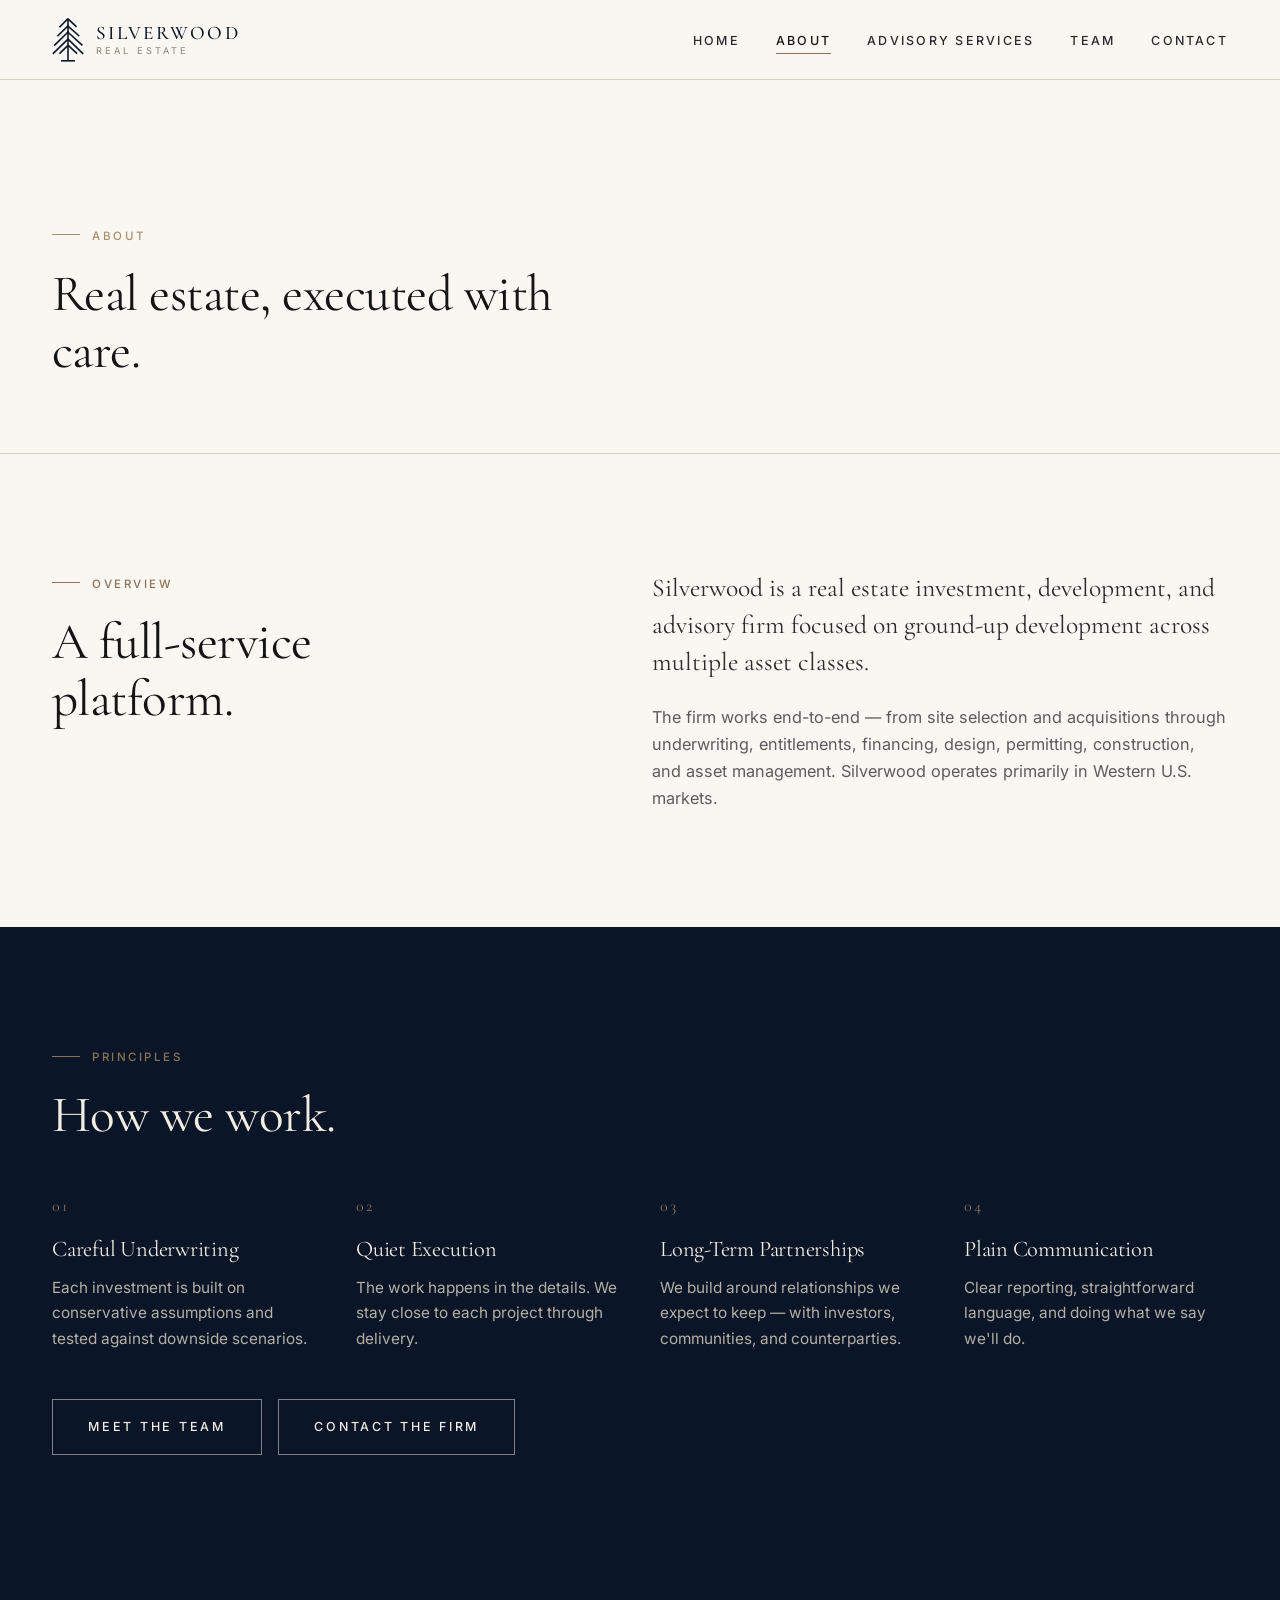
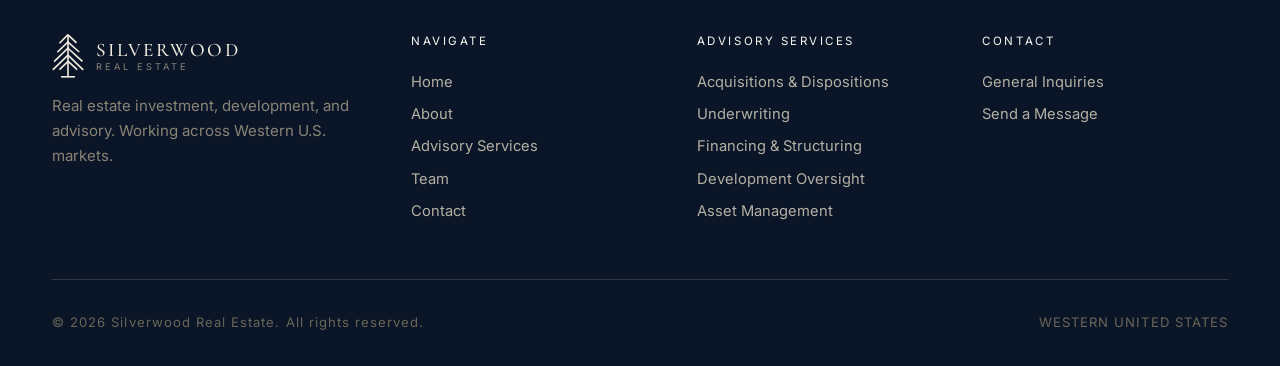
==== about.html @ 10f33762 "Copy of website" ====
<!DOCTYPE html>
<html lang="en">
<head>
  <meta charset="UTF-8" />
  <meta name="viewport" content="width=device-width, initial-scale=1.0" />
  <title>About — Silverwood Real Estate</title>
  <meta name="description" content="Silverwood Real Estate is a full-service investment, development, and advisory firm working across Western U.S. markets." />
  <link rel="preconnect" href="https://fonts.googleapis.com" />
  <link rel="preconnect" href="https://fonts.gstatic.com" crossorigin />
  <link href="https://fonts.googleapis.com/css2?family=Cormorant+Garamond:wght@400;500;600&family=Inter:wght@400;500;600&display=swap" rel="stylesheet" />
  <link rel="icon" type="image/svg+xml" href="favicon.svg" />
  <link rel="stylesheet" href="styles.css" />
</head>
<body>
  <header class="site-header">
    <div class="nav-inner">
      <a class="brand" href="index.html" aria-label="Silverwood Real Estate — home">
        <span class="brand-mark" aria-hidden="true">
          <svg viewBox="0 0 120 164" xmlns="http://www.w3.org/2000/svg" fill="none" stroke="currentColor" stroke-width="6" stroke-linecap="butt" stroke-linejoin="miter">
            <line x1="60" y1="2" x2="60" y2="159"/>
            <line x1="60" y1="2" x2="28" y2="34"/>
            <line x1="60" y1="3" x2="92" y2="33"/>
            <line x1="62" y1="27" x2="20" y2="68"/>
            <line x1="60" y1="30" x2="102" y2="67"/>
            <line x1="62" y1="50" x2="8" y2="103"/>
            <line x1="60" y1="53" x2="114" y2="102"/>
            <line x1="60" y1="79" x2="3" y2="134"/>
            <line x1="60" y1="79" x2="117" y2="134"/>
            <line x1="60" y1="102" x2="28" y2="133"/>
            <line x1="60" y1="101" x2="94" y2="133"/>
            <line x1="34" y1="160" x2="86" y2="160"/>
          </svg>
        </span>
        <span class="brand-text">
          <span class="brand-name">SILVERWOOD</span>
          <span class="brand-sub">Real Estate</span>
        </span>
      </a>
      <button class="nav-toggle" aria-label="Menu"><span></span><span></span><span></span></button>
      <ul class="nav-links">
        <li><a href="index.html">Home</a></li>
        <li><a href="about.html" class="active">About</a></li>
        <li><a href="services.html">Advisory Services</a></li>
        <li><a href="team.html">Team</a></li>
        <li><a href="contact.html">Contact</a></li>
      </ul>
    </div>
  </header>

  <section class="hero hero-small">
    <div class="container">
      <span class="eyebrow">About</span>
      <h1>Real estate, executed with care.</h1>
    </div>
  </section>

  <section>
    <div class="container split reveal">
      <div class="split-heading">
        <span class="eyebrow">Overview</span>
        <h2>A full-service platform.</h2>
      </div>
      <div>
        <p class="lead" style="margin-bottom:1.5rem;">
          Silverwood is a real estate investment, development, and advisory firm focused on ground-up development across multiple asset classes.
        </p>
        <p>
          The firm works end-to-end — from site selection and acquisitions through underwriting, entitlements, financing, design, permitting, construction, and asset management. Silverwood operates primarily in Western U.S. markets.
        </p>
      </div>
    </div>
  </section>

  <section class="dark-section">
    <div class="container reveal">
      <div style="max-width:720px; margin-bottom:2rem;">
        <span class="eyebrow">Principles</span>
        <h2>How we work.</h2>
      </div>
      <div class="principles">
        <div class="principle">
          <span class="num">01</span>
          <h3>Careful Underwriting</h3>
          <p>Each investment is built on conservative assumptions and tested against downside scenarios.</p>
        </div>
        <div class="principle">
          <span class="num">02</span>
          <h3>Quiet Execution</h3>
          <p>The work happens in the details. We stay close to each project through delivery.</p>
        </div>
        <div class="principle">
          <span class="num">03</span>
          <h3>Long-Term Partnerships</h3>
          <p>We build around relationships we expect to keep — with investors, communities, and counterparties.</p>
        </div>
        <div class="principle">
          <span class="num">04</span>
          <h3>Plain Communication</h3>
          <p>Clear reporting, straightforward language, and doing what we say we'll do.</p>
        </div>
      </div>
      <div class="btn-row" style="margin-top:3rem;">
        <a class="btn btn-light" href="team.html">Meet the Team</a>
        <a class="btn btn-light" href="contact.html">Contact the Firm</a>
      </div>
    </div>
  </section>

  <footer class="site-footer">
    <div class="container">
      <div class="footer-grid">
        <div class="footer-brand">
          <a class="brand" href="index.html" aria-label="Silverwood Real Estate — home">
            <span class="brand-mark" aria-hidden="true">
              <svg viewBox="0 0 120 164" xmlns="http://www.w3.org/2000/svg" fill="none" stroke="currentColor" stroke-width="6" stroke-linecap="butt" stroke-linejoin="miter">
            <line x1="60" y1="2" x2="60" y2="159"/>
            <line x1="60" y1="2" x2="28" y2="34"/>
            <line x1="60" y1="3" x2="92" y2="33"/>
            <line x1="62" y1="27" x2="20" y2="68"/>
            <line x1="60" y1="30" x2="102" y2="67"/>
            <line x1="62" y1="50" x2="8" y2="103"/>
            <line x1="60" y1="53" x2="114" y2="102"/>
            <line x1="60" y1="79" x2="3" y2="134"/>
            <line x1="60" y1="79" x2="117" y2="134"/>
            <line x1="60" y1="102" x2="28" y2="133"/>
            <line x1="60" y1="101" x2="94" y2="133"/>
            <line x1="34" y1="160" x2="86" y2="160"/>
          </svg>
            </span>
            <span class="brand-text">
              <span class="brand-name">SILVERWOOD</span>
              <span class="brand-sub">Real Estate</span>
            </span>
          </a>
          <p>Real estate investment, development, and advisory. Working across Western U.S. markets.</p>
        </div>
        <div>
          <h4>Navigate</h4>
          <ul>
            <li><a href="index.html">Home</a></li>
            <li><a href="about.html">About</a></li>
            <li><a href="services.html">Advisory Services</a></li>
            <li><a href="team.html">Team</a></li>
            <li><a href="contact.html">Contact</a></li>
          </ul>
        </div>
        <div>
          <h4>Advisory Services</h4>
          <ul>
            <li><a href="services.html#acquisitions">Acquisitions &amp; Dispositions</a></li>
            <li><a href="services.html#underwriting">Underwriting</a></li>
            <li><a href="services.html#financing">Financing &amp; Structuring</a></li>
            <li><a href="services.html#development">Development Oversight</a></li>
            <li><a href="services.html#asset">Asset Management</a></li>
          </ul>
        </div>
        <div>
          <h4>Contact</h4>
          <ul>
            <li><a href="contact.html">General Inquiries</a></li>
            <li><a href="contact.html#send-message">Send a Message</a></li>
          </ul>
        </div>
      </div>
      <div class="footer-bottom">
        <div>© <span id="year">2026</span> Silverwood Real Estate. All rights reserved.</div>
        <div>WESTERN UNITED STATES</div>
      </div>
    </div>
  </footer>

  <script>document.getElementById('year').textContent = new Date().getFullYear();</script>
  <script src="script.js"></script>
</body>
</html>
---- styles.css ----
/* =========================================================
   Silverwood Real Estate — Shared Styles
   Institutional design system
   ========================================================= */

:root {
  --ink: #141414;
  --ink-soft: #2a2a2a;
  --navy: #0a1628;
  --navy-80: rgba(10, 22, 40, 0.8);
  --navy-40: rgba(10, 22, 40, 0.4);
  --ivory: #faf7f2;
  --ivory-warm: #f3ede1;
  --muted: #5c5c5c;
  --muted-soft: #8a8376;
  --rule: #d8d2c6;
  --rule-dark: rgba(255, 255, 255, 0.14);
  --bronze: #8b7355;
  --bronze-soft: #a88f6e;

  --font-serif: "Cormorant Garamond", "Times New Roman", Georgia, serif;
  --font-sans: "Inter", -apple-system, BlinkMacSystemFont, "Segoe UI", Roboto, sans-serif;

  --container: 1240px;
  --container-narrow: 960px;
}

* { box-sizing: border-box; margin: 0; padding: 0; }

html { scroll-behavior: smooth; -webkit-text-size-adjust: 100%; }

body {
  font-family: var(--font-sans);
  font-size: 16px;
  line-height: 1.65;
  color: var(--ink);
  background: var(--ivory);
  -webkit-font-smoothing: antialiased;
  -moz-osx-font-smoothing: grayscale;
}

img { max-width: 100%; display: block; }

a { color: inherit; text-decoration: none; transition: color .2s ease, opacity .2s ease; }
a:hover { color: var(--bronze); }

/* Typography ------------------------------------------------ */

h1, h2, h3, h4 {
  font-family: var(--font-serif);
  font-weight: 400;
  color: var(--ink);
  letter-spacing: -0.01em;
  line-height: 1.12;
}

h1 { font-size: clamp(2.5rem, 5.5vw, 4.75rem); }
h2 { font-size: clamp(2rem, 4vw, 3.25rem); }
h3 { font-size: clamp(1.35rem, 2vw, 1.75rem); line-height: 1.25; }
h4 { font-size: 1.05rem; line-height: 1.35; }

p { color: var(--muted); font-size: 1.02rem; }
p.lead {
  font-family: var(--font-serif);
  font-size: clamp(1.25rem, 2vw, 1.6rem);
  line-height: 1.45;
  color: var(--ink-soft);
  font-weight: 400;
}

.eyebrow {
  display: inline-block;
  font-family: var(--font-sans);
  font-size: 0.72rem;
  font-weight: 500;
  letter-spacing: 0.22em;
  text-transform: uppercase;
  color: var(--bronze);
  margin-bottom: 1.25rem;
}
.eyebrow::before {
  content: "";
  display: inline-block;
  width: 28px;
  height: 1px;
  background: var(--bronze);
  vertical-align: middle;
  margin-right: 0.75rem;
  transform: translateY(-2px);
}

.label {
  font-size: 0.72rem;
  font-weight: 500;
  letter-spacing: 0.22em;
  text-transform: uppercase;
  color: var(--muted-soft);
}

/* Layout ---------------------------------------------------- */

.container {
  max-width: var(--container);
  margin: 0 auto;
  padding: 0 2rem;
}
.container-narrow {
  max-width: var(--container-narrow);
  margin: 0 auto;
  padding: 0 2rem;
}

section { padding: clamp(4rem, 9vw, 8rem) 0; }
section.tight { padding: clamp(3rem, 6vw, 5rem) 0; }

.dark-section {
  background: var(--navy);
  color: #e8e4da;
}
.dark-section h1, .dark-section h2, .dark-section h3, .dark-section h4 { color: #f3ede1; }
.dark-section p { color: #b5b0a3; }
.dark-section .label { color: #8a8376; }

.rule {
  height: 1px;
  background: var(--rule);
  border: 0;
  margin: 0;
}
.dark-section .rule { background: var(--rule-dark); }

/* Navigation ------------------------------------------------ */

.site-header {
  position: sticky;
  top: 0;
  z-index: 50;
  background: rgba(250, 247, 242, 0.92);
  backdrop-filter: saturate(140%) blur(10px);
  -webkit-backdrop-filter: saturate(140%) blur(10px);
  border-bottom: 1px solid var(--rule);
}
.site-header .nav-inner {
  max-width: var(--container);
  margin: 0 auto;
  padding: 1.1rem 2rem;
  display: flex;
  align-items: center;
  justify-content: space-between;
  gap: 2rem;
}

.brand {
  color: var(--navy);
  display: flex;
  align-items: center;
  gap: 0.75rem;
  line-height: 1;
}
.brand .brand-mark {
  width: 32px;
  height: 44px;
  color: var(--navy);
  flex: 0 0 auto;
}
.brand .brand-mark svg { width: 100%; height: 100%; display: block; }
.brand .brand-text {
  display: flex;
  flex-direction: column;
  gap: 2px;
}
.brand .brand-name {
  font-family: var(--font-serif);
  font-size: 1.2rem;
  letter-spacing: 0.12em;
  font-weight: 500;
  color: var(--navy);
  line-height: 1;
}
.brand .brand-sub {
  font-family: var(--font-sans);
  font-size: 0.58rem;
  letter-spacing: 0.32em;
  text-transform: uppercase;
  color: var(--muted-soft);
  line-height: 1;
}
.site-footer .brand .brand-mark { color: #f3ede1; }
.site-footer .brand .brand-name { color: #f3ede1; }
.site-footer .brand .brand-sub { color: #8a8376; }

.nav-links {
  list-style: none;
  display: flex;
  gap: 2.25rem;
  align-items: center;
}
.nav-links a {
  font-size: 0.78rem;
  font-weight: 500;
  letter-spacing: 0.18em;
  text-transform: uppercase;
  color: var(--ink-soft);
  position: relative;
  padding-bottom: 2px;
}
.nav-links a::after {
  content: "";
  position: absolute;
  left: 0;
  bottom: -4px;
  width: 0;
  height: 1px;
  background: var(--bronze);
  transition: width .25s ease;
}
.nav-links a:hover::after,
.nav-links a.active::after { width: 100%; }
.nav-links a.active { color: var(--ink); }

.nav-toggle {
  display: none;
  background: none;
  border: 0;
  width: 32px;
  height: 32px;
  position: relative;
  cursor: pointer;
}
.nav-toggle span {
  position: absolute;
  left: 4px; right: 4px;
  height: 1px;
  background: var(--ink);
}
.nav-toggle span:nth-child(1) { top: 10px; }
.nav-toggle span:nth-child(2) { top: 16px; }
.nav-toggle span:nth-child(3) { top: 22px; }

/* Hero ------------------------------------------------------ */

.hero {
  position: relative;
  background: var(--navy);
  color: #f3ede1;
  display: flex;
  align-items: center;
  overflow: hidden;
  isolation: isolate;
  padding: clamp(7rem, 14vw, 11rem) 0 clamp(6rem, 12vw, 9rem);
}
.hero::before {
  /* Subtle tree mark watermark in background */
  content: "";
  position: absolute;
  right: -4%;
  bottom: -8%;
  width: min(640px, 52vw);
  height: min(640px, 52vw);
  background-image: url("logo-mark.svg");
  background-repeat: no-repeat;
  background-position: center;
  background-size: contain;
  opacity: 0.055;
  z-index: 0;
  pointer-events: none;
  filter: brightness(0) invert(1);
}
.hero .container { position: relative; z-index: 1; width: 100%; }
.hero h1 { color: #faf7f2; max-width: 20ch; }
.hero .lead { color: rgba(250, 247, 242, 0.78); max-width: 56ch; margin-top: 1.5rem; }
.hero .eyebrow { color: var(--bronze-soft); }
.hero .eyebrow::before { background: var(--bronze-soft); }

.hero-small {
  background: var(--ivory);
  color: var(--ink);
  padding: clamp(6rem, 11vw, 9rem) 0 clamp(3rem, 6vw, 4.5rem);
  border-bottom: 1px solid var(--rule);
}
.hero-small::before {
  opacity: 0;
}
.hero-small h1 {
  font-size: clamp(2rem, 4vw, 3.25rem);
  color: var(--ink);
  max-width: 24ch;
}

/* Buttons --------------------------------------------------- */

.btn {
  display: inline-block;
  font-family: var(--font-sans);
  font-size: 0.78rem;
  font-weight: 500;
  letter-spacing: 0.22em;
  text-transform: uppercase;
  padding: 1.05rem 2.2rem;
  border: 1px solid currentColor;
  color: var(--ink);
  background: transparent;
  cursor: pointer;
  transition: all .25s ease;
}
.btn:hover {
  background: var(--ink);
  color: var(--ivory);
  border-color: var(--ink);
}
.btn-primary {
  background: var(--navy);
  color: var(--ivory);
  border-color: var(--navy);
}
.btn-primary:hover {
  background: var(--bronze);
  border-color: var(--bronze);
  color: #fff;
}
.btn-light { color: #f3ede1; border-color: rgba(243,237,225,.5); }
.btn-light:hover { background: #f3ede1; color: var(--navy); border-color: #f3ede1; }

.btn-row { margin-top: 2.5rem; display: flex; gap: 1rem; flex-wrap: wrap; }

/* Two-column split ------------------------------------------ */

.split {
  display: grid;
  grid-template-columns: minmax(0, 1fr) minmax(0, 1.1fr);
  gap: clamp(2rem, 6vw, 5rem);
  align-items: start;
}
@media (max-width: 800px) { .split { grid-template-columns: 1fr; } }

.split-heading h2 { max-width: 12ch; }

/* Services grid --------------------------------------------- */

.services-grid {
  display: grid;
  grid-template-columns: repeat(auto-fit, minmax(300px, 1fr));
  border-top: 1px solid var(--rule);
  border-left: 1px solid var(--rule);
}
.service-item {
  padding: 3rem 2.25rem;
  border-right: 1px solid var(--rule);
  border-bottom: 1px solid var(--rule);
  background: var(--ivory);
  transition: background .3s ease;
}
.service-item:hover { background: var(--ivory-warm); }
.service-item .num {
  display: block;
  font-family: var(--font-serif);
  font-size: 1rem;
  color: var(--bronze);
  letter-spacing: 0.1em;
  margin-bottom: 1.5rem;
}
.service-item h3 {
  margin-bottom: 1rem;
  line-height: 1.2;
}
.service-item p { font-size: 0.96rem; }

.dark-section .services-grid {
  border-top-color: var(--rule-dark);
  border-left-color: var(--rule-dark);
}
.dark-section .service-item {
  background: transparent;
  border-right-color: var(--rule-dark);
  border-bottom-color: var(--rule-dark);
}
.dark-section .service-item:hover { background: rgba(255,255,255,.03); }

/* Stats ----------------------------------------------------- */

.stats {
  display: grid;
  grid-template-columns: repeat(auto-fit, minmax(180px, 1fr));
  gap: 0;
  border-top: 1px solid var(--rule-dark);
  border-bottom: 1px solid var(--rule-dark);
}
.stats .stat {
  padding: 2.75rem 1.5rem;
  border-right: 1px solid var(--rule-dark);
}
.stats .stat:last-child { border-right: 0; }
.stats .figure {
  font-family: var(--font-serif);
  font-size: clamp(2.5rem, 4.5vw, 3.75rem);
  color: #f3ede1;
  line-height: 1;
  margin-bottom: 0.75rem;
}
.stats .stat-label {
  font-size: 0.72rem;
  letter-spacing: 0.22em;
  text-transform: uppercase;
  color: #8a8376;
}

/* Team card ------------------------------------------------- */

.team-grid {
  display: grid;
  grid-template-columns: minmax(0, 280px) minmax(0, 1fr);
  gap: clamp(2rem, 5vw, 4rem);
  align-items: start;
}
@media (max-width: 720px) { .team-grid { grid-template-columns: 1fr; } }

.team-portrait {
  aspect-ratio: 3 / 4;
  background: var(--ivory-warm);
  border: 1px solid var(--rule);
  display: flex;
  align-items: center;
  justify-content: center;
  font-family: var(--font-serif);
  font-size: 4.5rem;
  color: var(--bronze);
  letter-spacing: 0.05em;
}
.team-meta .name {
  font-family: var(--font-serif);
  font-size: clamp(2rem, 3.5vw, 2.75rem);
  line-height: 1.1;
  margin-bottom: 0.25rem;
  color: var(--ink);
}
.team-meta .title {
  font-size: 0.78rem;
  letter-spacing: 0.22em;
  text-transform: uppercase;
  color: var(--bronze);
  margin-bottom: 1.75rem;
}
.credentials {
  list-style: none;
  margin-top: 2rem;
  border-top: 1px solid var(--rule);
  padding-top: 1.5rem;
}
.credentials li {
  padding: 0.6rem 0;
  border-bottom: 1px solid var(--rule);
  display: flex;
  gap: 1rem;
  font-size: 0.94rem;
  color: var(--ink-soft);
}
.credentials li .label { flex: 0 0 140px; }

.personal-note {
  margin-top: 2.5rem;
  padding-top: 1.75rem;
  border-top: 1px solid var(--rule);
}
.personal-note .eyebrow { margin-bottom: 0.75rem; }
.personal-note p {
  font-family: var(--font-serif);
  font-size: 1.15rem;
  line-height: 1.55;
  color: var(--ink-soft);
}

/* Principles ------------------------------------------------ */

.principles {
  display: grid;
  grid-template-columns: repeat(auto-fit, minmax(240px, 1fr));
  gap: 2.5rem;
  margin-top: 3rem;
}
.principle .num {
  font-family: var(--font-serif);
  font-size: 1rem;
  color: var(--bronze);
  letter-spacing: 0.1em;
  margin-bottom: 1rem;
  display: block;
}
.principle h3 { margin-bottom: .75rem; font-size: 1.4rem; }
.principle p { font-size: 0.96rem; }

/* Contact --------------------------------------------------- */

.contact-grid {
  display: grid;
  grid-template-columns: minmax(0, 1fr) minmax(0, 1.3fr);
  gap: clamp(2rem, 6vw, 5rem);
  align-items: start;
}
@media (max-width: 800px) { .contact-grid { grid-template-columns: 1fr; } }

.contact-info dl { margin-top: 2rem; }
.contact-info dt {
  font-size: 0.72rem;
  letter-spacing: 0.22em;
  text-transform: uppercase;
  color: var(--muted-soft);
  margin-top: 1.5rem;
}
.contact-info dd {
  font-family: var(--font-serif);
  font-size: 1.3rem;
  color: var(--ink);
  margin-top: 0.4rem;
}

form.contact-form { display: flex; flex-direction: column; gap: 1.25rem; }
form.contact-form .field { display: flex; flex-direction: column; gap: 0.45rem; }
form.contact-form label {
  font-size: 0.72rem;
  letter-spacing: 0.22em;
  text-transform: uppercase;
  color: var(--muted-soft);
}
form.contact-form input,
form.contact-form textarea {
  font-family: var(--font-sans);
  font-size: 1rem;
  color: var(--ink);
  background: transparent;
  border: 0;
  border-bottom: 1px solid var(--rule);
  padding: 0.75rem 0;
  outline: none;
  transition: border-color .2s ease;
}
form.contact-form input:focus,
form.contact-form textarea:focus { border-bottom-color: var(--bronze); }
form.contact-form textarea { resize: vertical; min-height: 140px; }

/* Footer ---------------------------------------------------- */

.site-footer {
  background: var(--navy);
  color: #b5b0a3;
  padding: 4rem 0 2rem;
  font-size: 0.92rem;
}
.site-footer .footer-grid {
  display: grid;
  grid-template-columns: minmax(0, 1.3fr) repeat(3, minmax(0, 1fr));
  gap: 2.5rem;
  padding-bottom: 3rem;
  border-bottom: 1px solid var(--rule-dark);
}
@media (max-width: 780px) {
  .site-footer .footer-grid { grid-template-columns: 1fr 1fr; }
}
.footer-brand .brand {
  color: #f3ede1;
}
.footer-brand p { color: #8a8376; margin-top: 1rem; max-width: 38ch; font-size: 0.94rem; }
.site-footer h4 {
  font-family: var(--font-sans);
  font-size: 0.72rem;
  letter-spacing: 0.22em;
  text-transform: uppercase;
  color: #faf7f2;
  margin-bottom: 1.25rem;
}
.site-footer ul { list-style: none; }
.site-footer ul li { margin: 0.5rem 0; }
.site-footer ul a { color: #b5b0a3; }
.site-footer ul a:hover { color: #f3ede1; }

.footer-bottom {
  display: flex;
  justify-content: space-between;
  padding-top: 2rem;
  flex-wrap: wrap;
  gap: 1rem;
  color: #6b6558;
  font-size: 0.82rem;
  letter-spacing: 0.08em;
}

/* Responsive nav ------------------------------------------- */

@media (max-width: 820px) {
  .nav-toggle { display: block; }
  .nav-links {
    position: absolute;
    top: 100%;
    left: 0; right: 0;
    background: var(--ivory);
    border-bottom: 1px solid var(--rule);
    flex-direction: column;
    gap: 0;
    padding: 1rem 2rem 2rem;
    display: none;
  }
  .nav-links.open { display: flex; }
  .nav-links li { width: 100%; border-bottom: 1px solid var(--rule); }
  .nav-links li:last-child { border-bottom: 0; }
  .nav-links a { display: block; padding: 1rem 0; font-size: 0.85rem; }
}

/* Reveal animation ------------------------------------------ */

.reveal {
  opacity: 0;
  transform: translateY(16px);
  transition: opacity .8s ease, transform .8s ease;
}
.reveal.visible { opacity: 1; transform: none; }
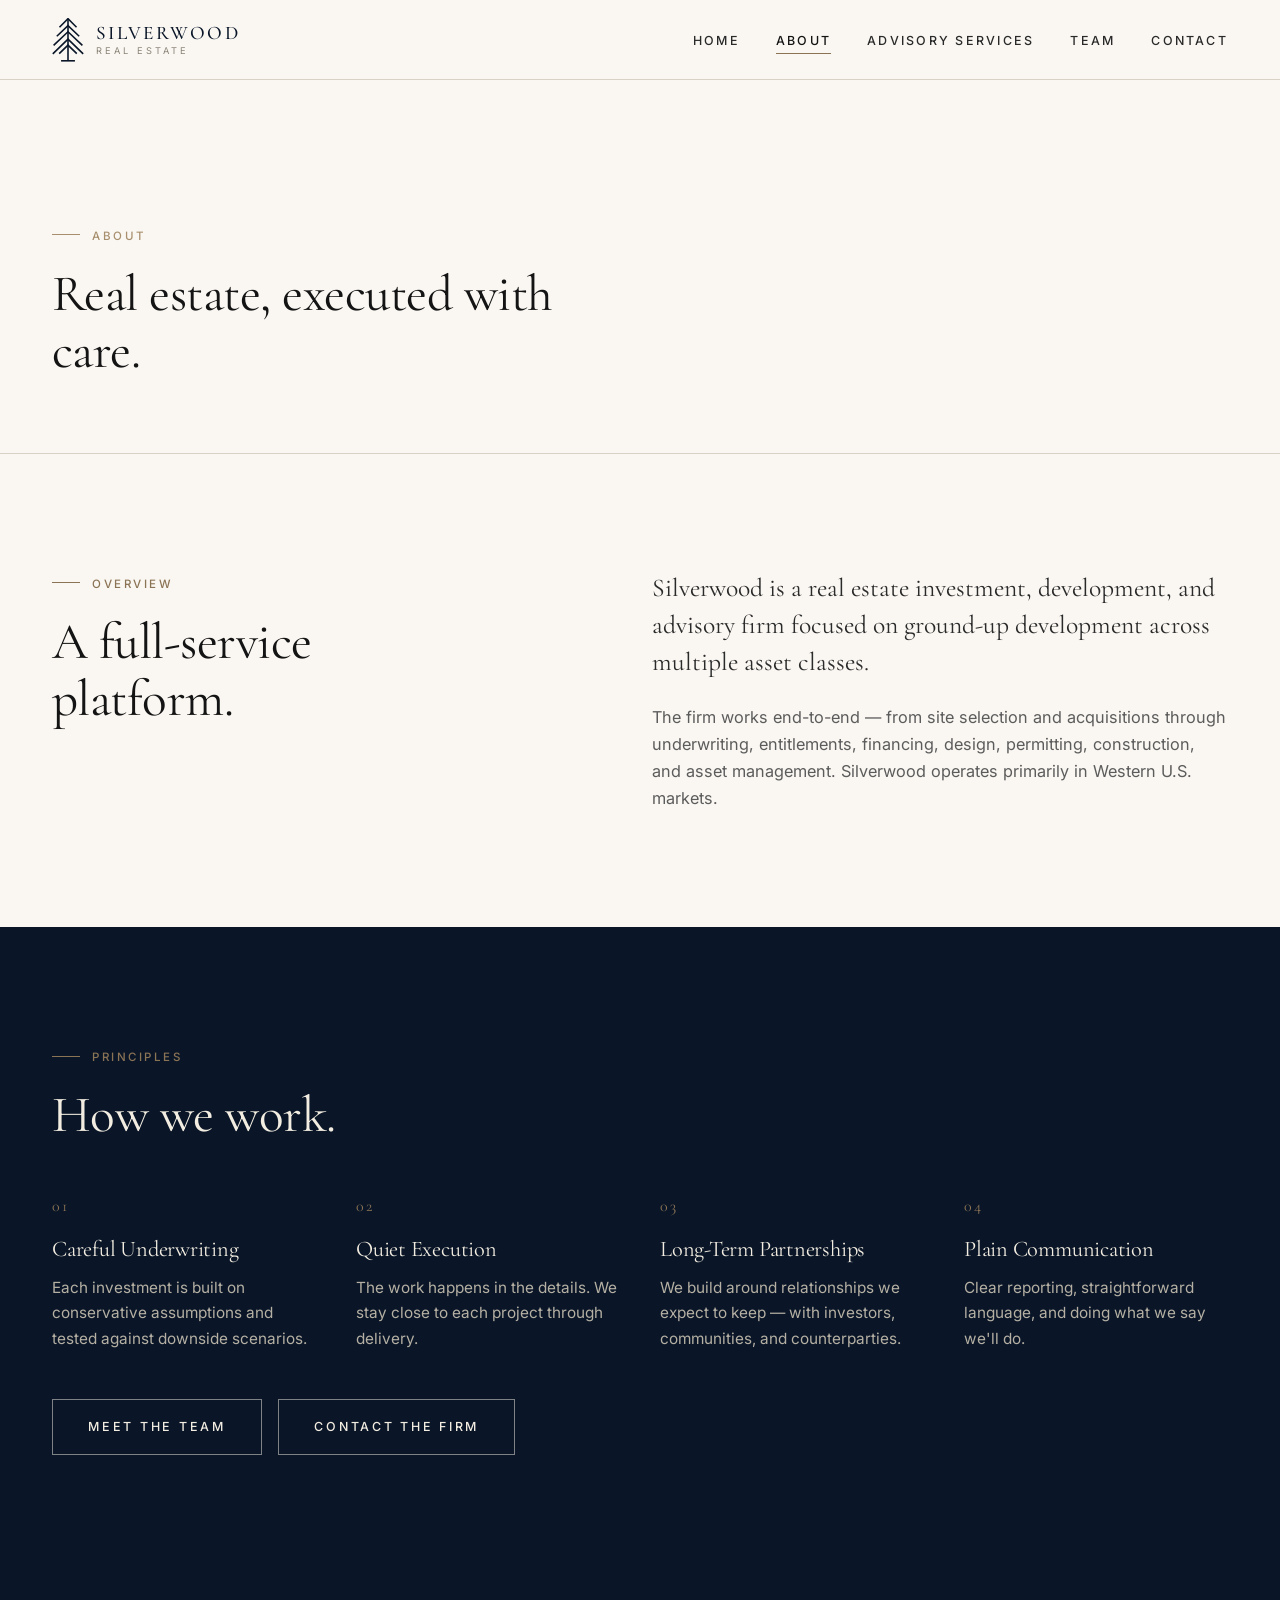
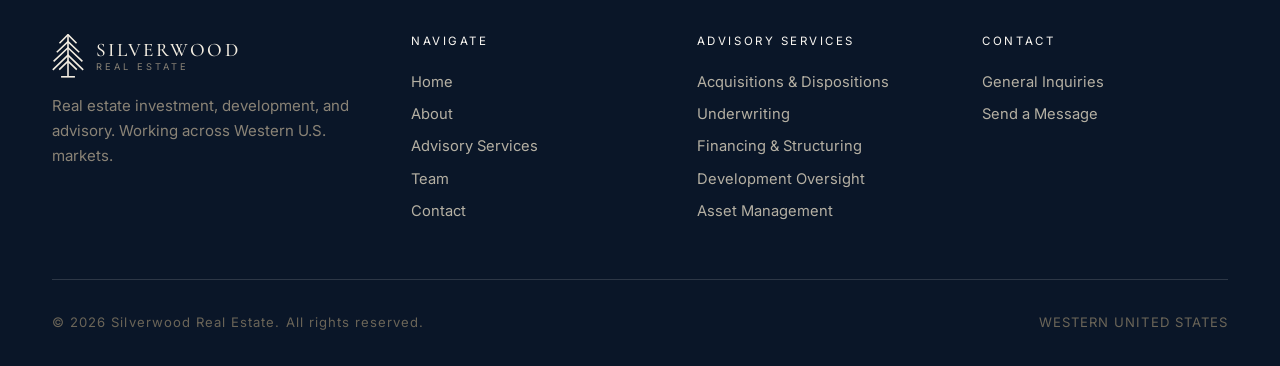
==== commit 6f3717a6: "updates" ====
--- a/about.html
+++ b/about.html
@@ -16,18 +16,13 @@
     <div class="nav-inner">
       <a class="brand" href="index.html" aria-label="Silverwood Real Estate — home">
         <span class="brand-mark" aria-hidden="true">
-          <svg viewBox="0 0 120 164" xmlns="http://www.w3.org/2000/svg" fill="none" stroke="currentColor" stroke-width="6" stroke-linecap="butt" stroke-linejoin="miter">
+          <svg viewBox="0 0 120 164" xmlns="http://www.w3.org/2000/svg" fill="none" stroke="currentColor" stroke-width="6" stroke-linecap="butt" stroke-linejoin="miter" stroke-miterlimit="10">
             <line x1="60" y1="2" x2="60" y2="159"/>
-            <line x1="60" y1="2" x2="28" y2="34"/>
-            <line x1="60" y1="3" x2="92" y2="33"/>
-            <line x1="62" y1="27" x2="20" y2="68"/>
-            <line x1="60" y1="30" x2="102" y2="67"/>
-            <line x1="62" y1="50" x2="8" y2="103"/>
-            <line x1="60" y1="53" x2="114" y2="102"/>
-            <line x1="60" y1="79" x2="3" y2="134"/>
-            <line x1="60" y1="79" x2="117" y2="134"/>
-            <line x1="60" y1="102" x2="28" y2="133"/>
-            <line x1="60" y1="101" x2="94" y2="133"/>
+            <polyline points="28,34 60,2 92,34"/>
+            <polyline points="18,68 60,28 102,68"/>
+            <polyline points="6,102 60,51 114,102"/>
+            <polyline points="3,134 60,79 117,134"/>
+            <polyline points="27,133 60,101 93,133"/>
             <line x1="34" y1="160" x2="86" y2="160"/>
           </svg>
         </span>
@@ -112,18 +107,13 @@
         <div class="footer-brand">
           <a class="brand" href="index.html" aria-label="Silverwood Real Estate — home">
             <span class="brand-mark" aria-hidden="true">
-              <svg viewBox="0 0 120 164" xmlns="http://www.w3.org/2000/svg" fill="none" stroke="currentColor" stroke-width="6" stroke-linecap="butt" stroke-linejoin="miter">
+              <svg viewBox="0 0 120 164" xmlns="http://www.w3.org/2000/svg" fill="none" stroke="currentColor" stroke-width="6" stroke-linecap="butt" stroke-linejoin="miter" stroke-miterlimit="10">
             <line x1="60" y1="2" x2="60" y2="159"/>
-            <line x1="60" y1="2" x2="28" y2="34"/>
-            <line x1="60" y1="3" x2="92" y2="33"/>
-            <line x1="62" y1="27" x2="20" y2="68"/>
-            <line x1="60" y1="30" x2="102" y2="67"/>
-            <line x1="62" y1="50" x2="8" y2="103"/>
-            <line x1="60" y1="53" x2="114" y2="102"/>
-            <line x1="60" y1="79" x2="3" y2="134"/>
-            <line x1="60" y1="79" x2="117" y2="134"/>
-            <line x1="60" y1="102" x2="28" y2="133"/>
-            <line x1="60" y1="101" x2="94" y2="133"/>
+            <polyline points="28,34 60,2 92,34"/>
+            <polyline points="18,68 60,28 102,68"/>
+            <polyline points="6,102 60,51 114,102"/>
+            <polyline points="3,134 60,79 117,134"/>
+            <polyline points="27,133 60,101 93,133"/>
             <line x1="34" y1="160" x2="86" y2="160"/>
           </svg>
             </span>
